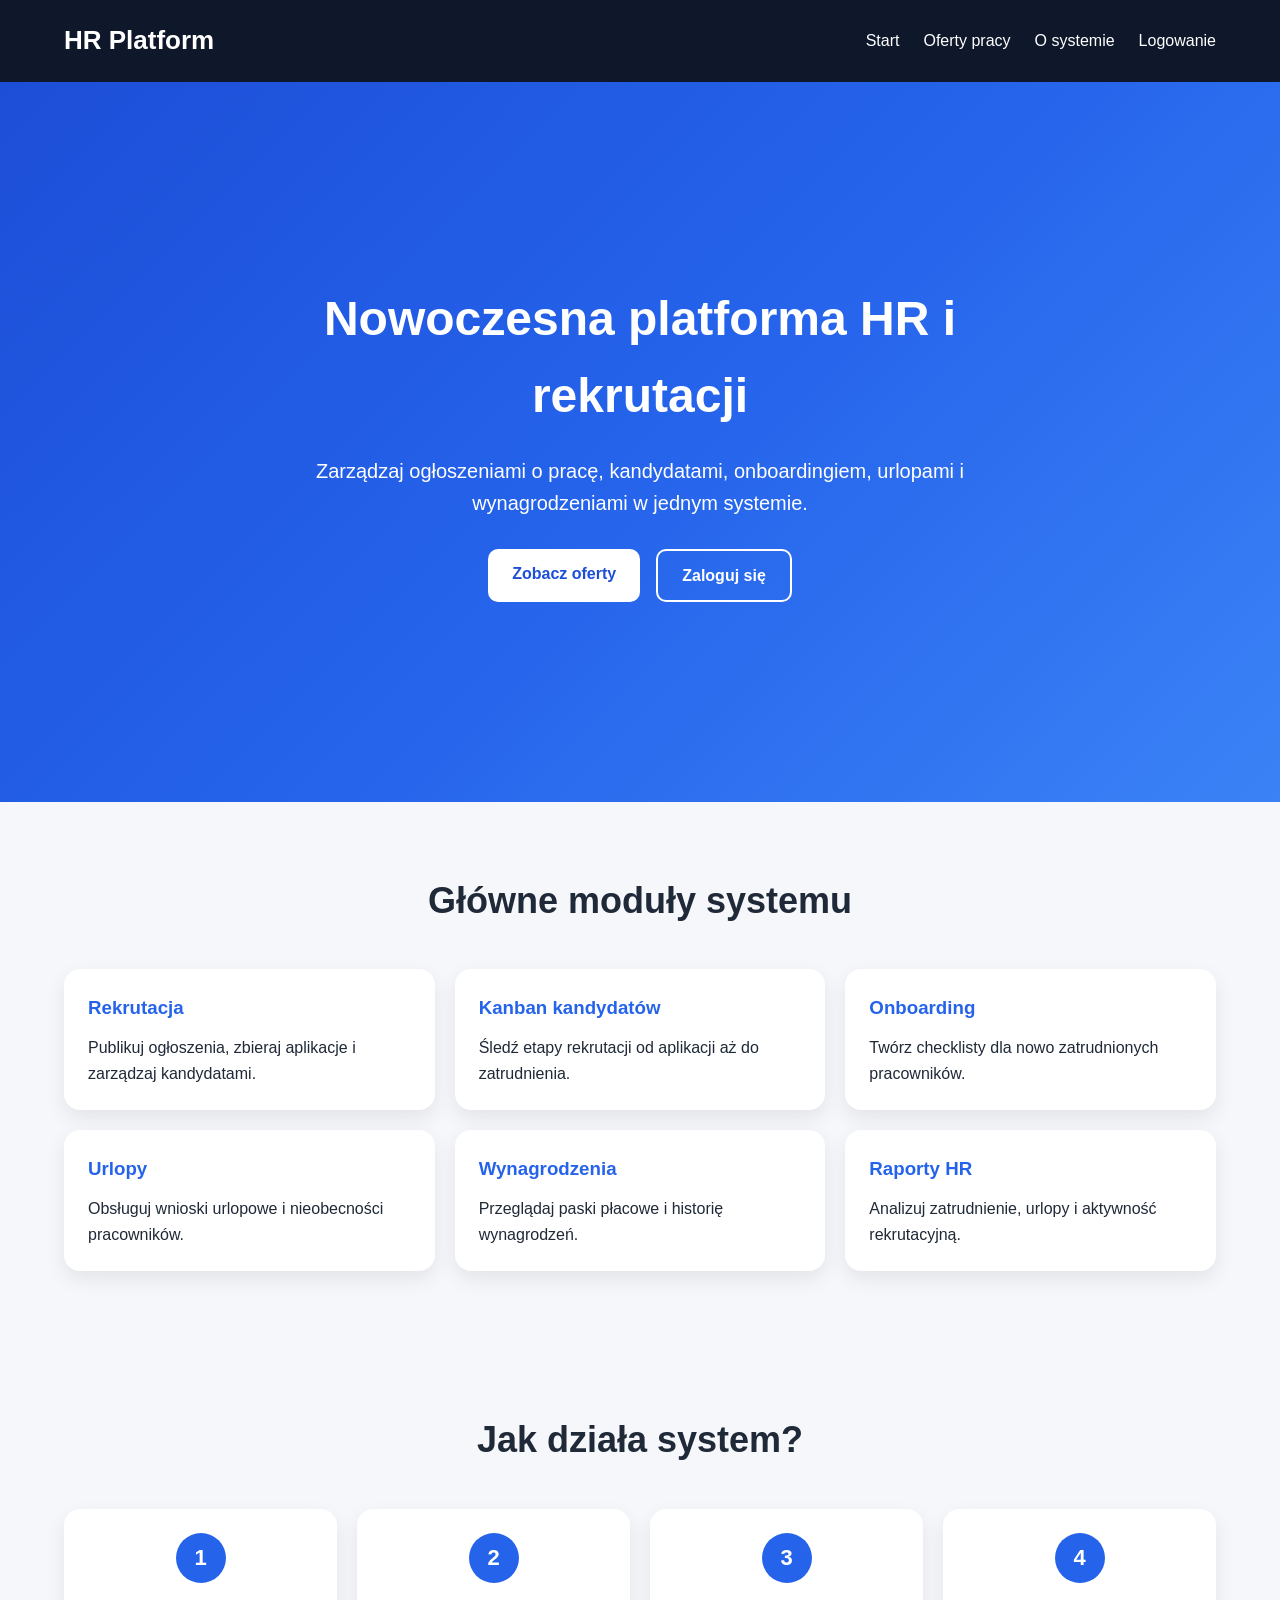
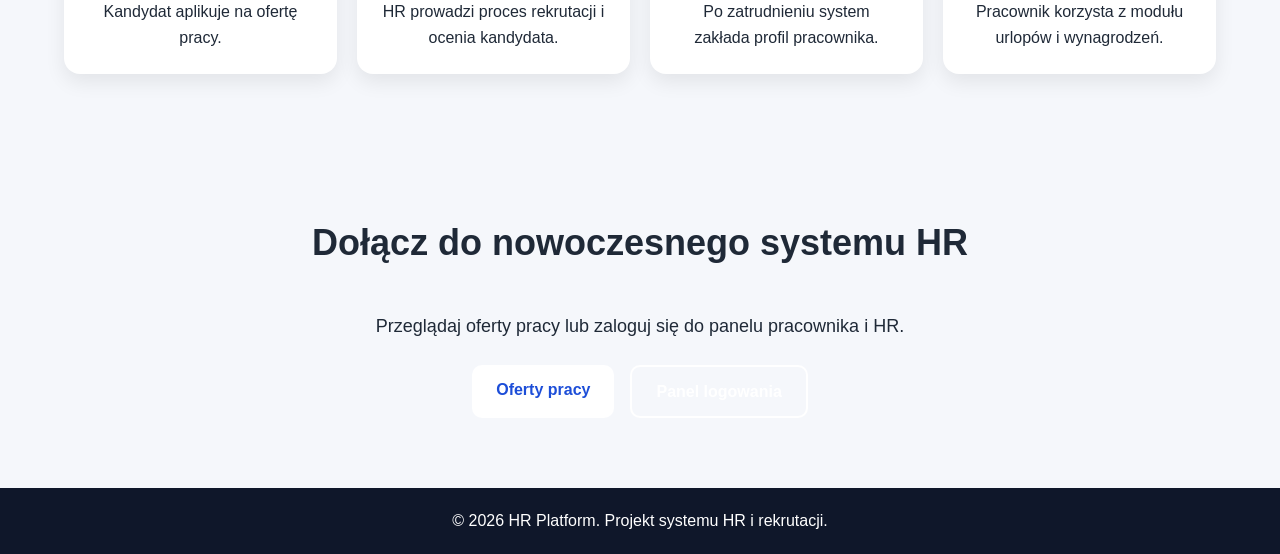
==== frontend/pages/index.html @ fb9b407a "Main page Frontend" ====
<!doctype html>
<html lang="pl">
  <head>
    <meta charset="UTF-8" />
    <meta name="viewport" content="width=device-width, initial-scale=1.0" />
    <title>HR Platform</title>
    <link rel="stylesheet" href="../styles/index.css" />
  </head>
  <body>
    <header class="header">
      <nav class="navbar">
        <div class="logo">HR Platform</div>
        <ul class="nav-links">
          <li><a href="index.html">Start</a></li>
          <li><a href="jobs.html">Oferty pracy</a></li>
          <li><a href="#about">O systemie</a></li>
          <li><a href="login.html">Logowanie</a></li>
        </ul>
      </nav>
    </header>

    <main>
      <section class="hero">
        <div class="hero-text">
          <h1>Nowoczesna platforma HR i rekrutacji</h1>
          <p>
            Zarządzaj ogłoszeniami o pracę, kandydatami, onboardingiem, urlopami
            i wynagrodzeniami w jednym systemie.
          </p>
          <div class="hero-buttons">
            <a href="jobs.html" class="btn btn-primary">Zobacz oferty</a>
            <a href="login.html" class="btn btn-secondary">Zaloguj się</a>
          </div>
        </div>
      </section>

      <section class="features" id="about">
        <h2>Główne moduły systemu</h2>
        <div class="cards">
          <div class="card">
            <h3>Rekrutacja</h3>
            <p>
              Publikuj ogłoszenia, zbieraj aplikacje i zarządzaj kandydatami.
            </p>
          </div>
          <div class="card">
            <h3>Kanban kandydatów</h3>
            <p>Śledź etapy rekrutacji od aplikacji aż do zatrudnienia.</p>
          </div>
          <div class="card">
            <h3>Onboarding</h3>
            <p>Twórz checklisty dla nowo zatrudnionych pracowników.</p>
          </div>
          <div class="card">
            <h3>Urlopy</h3>
            <p>Obsługuj wnioski urlopowe i nieobecności pracowników.</p>
          </div>
          <div class="card">
            <h3>Wynagrodzenia</h3>
            <p>Przeglądaj paski płacowe i historię wynagrodzeń.</p>
          </div>
          <div class="card">
            <h3>Raporty HR</h3>
            <p>Analizuj zatrudnienie, urlopy i aktywność rekrutacyjną.</p>
          </div>
        </div>
      </section>

      <section class="process">
        <h2>Jak działa system?</h2>
        <div class="steps">
          <div class="step">
            <span>1</span>
            <p>Kandydat aplikuje na ofertę pracy.</p>
          </div>
          <div class="step">
            <span>2</span>
            <p>HR prowadzi proces rekrutacji i ocenia kandydata.</p>
          </div>
          <div class="step">
            <span>3</span>
            <p>Po zatrudnieniu system zakłada profil pracownika.</p>
          </div>
          <div class="step">
            <span>4</span>
            <p>Pracownik korzysta z modułu urlopów i wynagrodzeń.</p>
          </div>
        </div>
      </section>

      <section class="cta">
        <h2>Dołącz do nowoczesnego systemu HR</h2>
        <p>
          Przeglądaj oferty pracy lub zaloguj się do panelu pracownika i HR.
        </p>
        <div class="hero-buttons">
          <a href="jobs.html" class="btn btn-primary">Oferty pracy</a>
          <a href="login.html" class="btn btn-secondary">Panel logowania</a>
        </div>
      </section>
    </main>

    <footer class="footer">
      <p>&copy; 2026 HR Platform. Projekt systemu HR i rekrutacji.</p>
    </footer>
  </body>
</html>
---- frontend/styles/index.css ----
* {
  margin: 0;
  padding: 0;
  box-sizing: border-box;
}

body {
  font-family: Arial, sans-serif;
  background-color: #f5f7fb;
  color: #1f2937;
  line-height: 1.6;
}

.header {
  background: #0f172a;
  color: white;
  padding: 20px 0;
}

.navbar {
  width: 90%;
  max-width: 1200px;
  margin: 0 auto;
  display: flex;
  justify-content: space-between;
  align-items: center;
}

.logo {
  font-size: 26px;
  font-weight: bold;
}

.nav-links {
  display: flex;
  list-style: none;
  gap: 24px;
}

.nav-links a {
  text-decoration: none;
  color: white;
  font-weight: 500;
}

.hero {
  min-height: 80vh;
  display: flex;
  align-items: center;
  justify-content: center;
  text-align: center;
  padding: 60px 20px;
  background: linear-gradient(135deg, #1d4ed8, #2563eb, #3b82f6);
  color: white;
}

.hero-text {
  max-width: 800px;
}

.hero h1 {
  font-size: 48px;
  margin-bottom: 20px;
}

.hero p {
  font-size: 20px;
  margin-bottom: 30px;
}

.hero-buttons {
  display: flex;
  justify-content: center;
  gap: 16px;
  flex-wrap: wrap;
}

.btn {
  display: inline-block;
  padding: 12px 24px;
  border-radius: 10px;
  text-decoration: none;
  font-weight: bold;
  transition: 0.3s ease;
}

.btn-primary {
  background: white;
  color: #1d4ed8;
}

.btn-primary:hover {
  background: #e5e7eb;
}

.btn-secondary {
  border: 2px solid white;
  color: white;
}

.btn-secondary:hover {
  background: rgba(255, 255, 255, 0.15);
}

.features,
.process,
.cta {
  width: 90%;
  max-width: 1200px;
  margin: 0 auto;
  padding: 70px 0;
}

.features h2,
.process h2,
.cta h2 {
  text-align: center;
  margin-bottom: 40px;
  font-size: 36px;
}

.cards {
  display: grid;
  grid-template-columns: repeat(auto-fit, minmax(280px, 1fr));
  gap: 20px;
}

.card {
  background: white;
  border-radius: 16px;
  padding: 24px;
  box-shadow: 0 8px 20px rgba(0, 0, 0, 0.08);
}

.card h3 {
  color: #2563eb;
  margin-bottom: 12px;
}

.steps {
  display: grid;
  grid-template-columns: repeat(auto-fit, minmax(220px, 1fr));
  gap: 20px;
}

.step {
  background: white;
  padding: 24px;
  border-radius: 16px;
  text-align: center;
  box-shadow: 0 8px 20px rgba(0, 0, 0, 0.08);
}

.step span {
  display: inline-flex;
  width: 50px;
  height: 50px;
  border-radius: 50%;
  background: #2563eb;
  color: white;
  align-items: center;
  justify-content: center;
  font-size: 22px;
  font-weight: bold;
  margin-bottom: 16px;
}

.cta {
  text-align: center;
}

.cta p {
  margin-bottom: 24px;
  font-size: 18px;
}

.footer {
  background: #0f172a;
  color: white;
  text-align: center;
  padding: 20px;
}
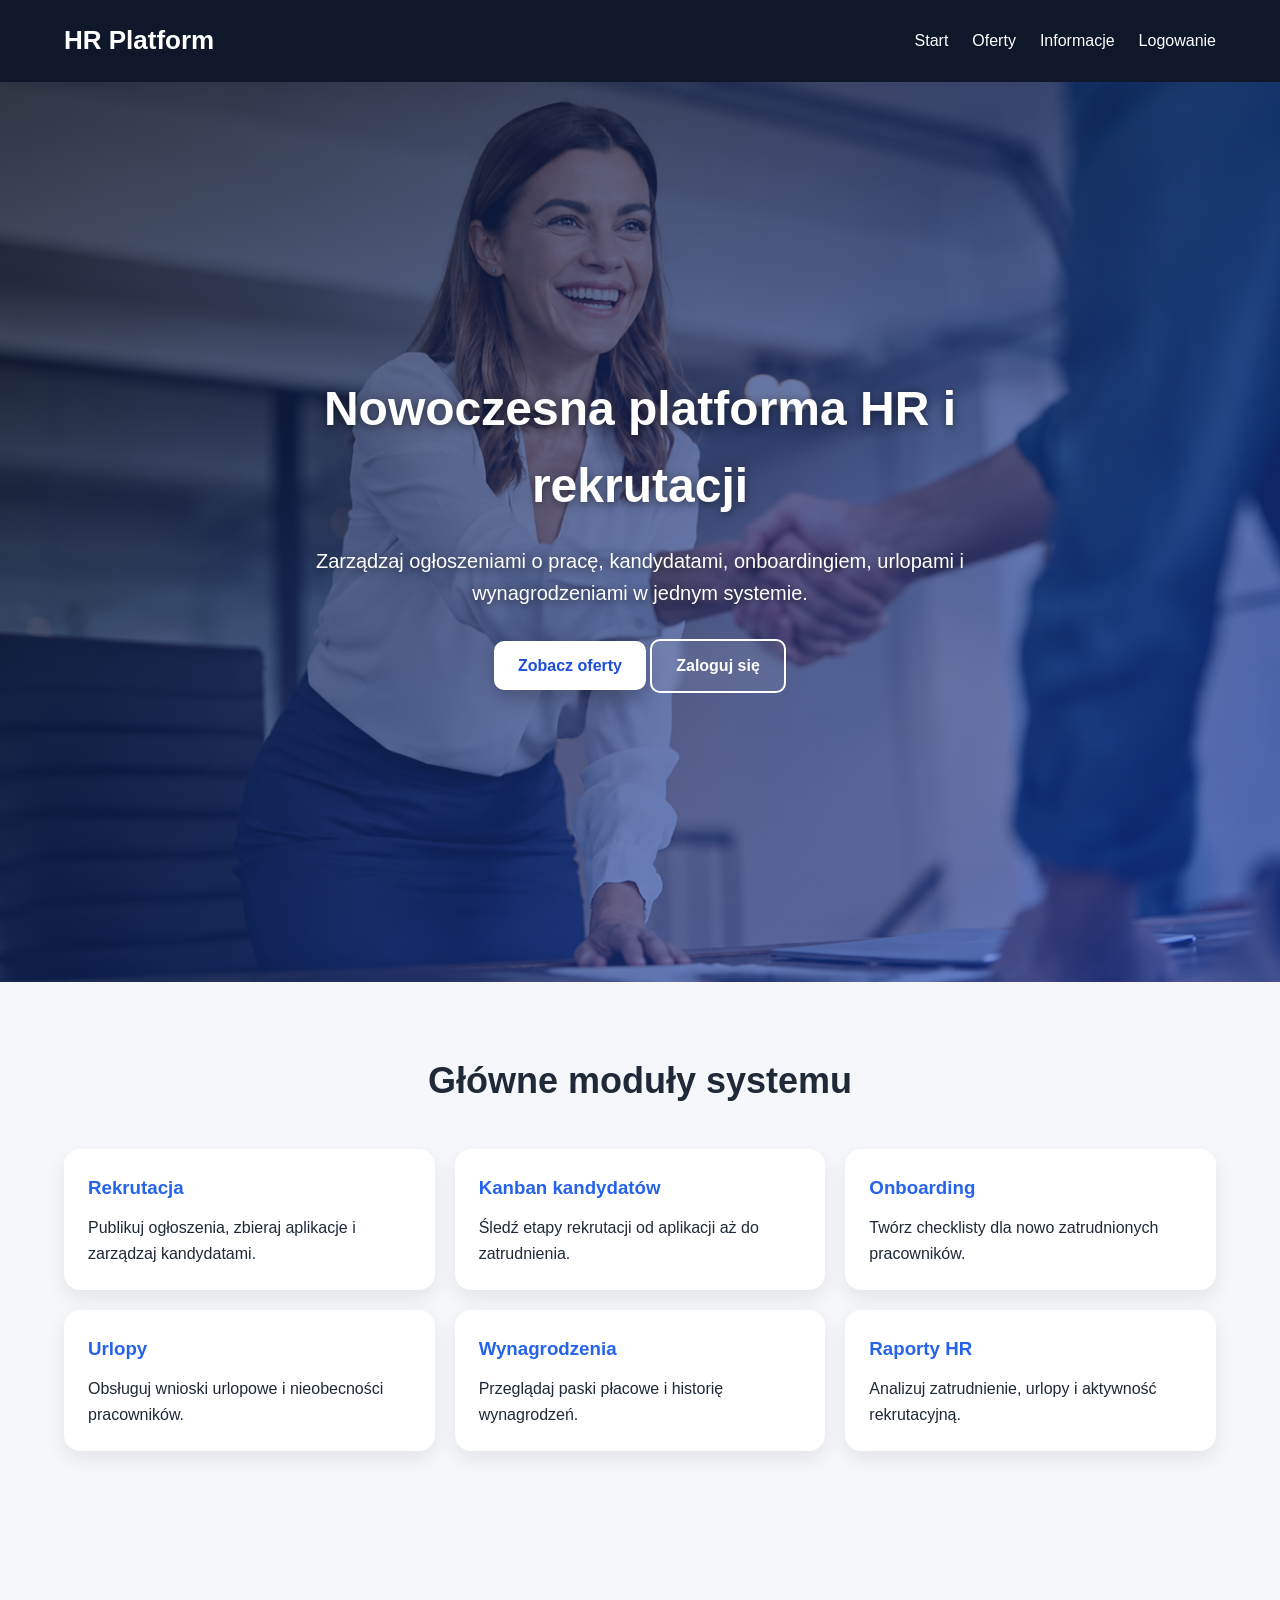
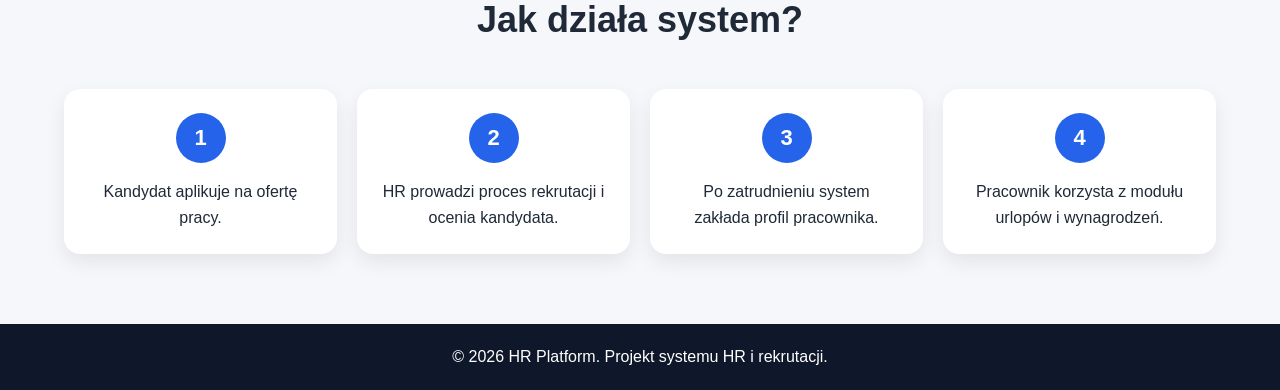
==== commit 754dc009: "User Page" ====
--- a/frontend/pages/index.html
+++ b/frontend/pages/index.html
@@ -12,8 +12,8 @@
         <div class="logo">HR Platform</div>
         <ul class="nav-links">
           <li><a href="index.html">Start</a></li>
-          <li><a href="jobs.html">Oferty pracy</a></li>
-          <li><a href="#about">O systemie</a></li>
+          <li><a href="jobs.html">Oferty</a></li>
+          <li><a href="#about">Informacje</a></li>
           <li><a href="login.html">Logowanie</a></li>
         </ul>
       </nav>
@@ -87,17 +87,6 @@
           </div>
         </div>
       </section>
-
-      <section class="cta">
-        <h2>Dołącz do nowoczesnego systemu HR</h2>
-        <p>
-          Przeglądaj oferty pracy lub zaloguj się do panelu pracownika i HR.
-        </p>
-        <div class="hero-buttons">
-          <a href="jobs.html" class="btn btn-primary">Oferty pracy</a>
-          <a href="login.html" class="btn btn-secondary">Panel logowania</a>
-        </div>
-      </section>
     </main>
 
     <footer class="footer">
--- a/frontend/styles/index.css
+++ b/frontend/styles/index.css
@@ -44,35 +44,57 @@
 }
 
 .hero {
-  min-height: 80vh;
+  position: relative;
+  min-height: 100vh;
   display: flex;
   align-items: center;
   justify-content: center;
   text-align: center;
   padding: 60px 20px;
-  background: linear-gradient(135deg, #1d4ed8, #2563eb, #3b82f6);
-  color: white;
-}
-
+  color: white;
+  overflow: hidden;
+
+  background-image: url("../images/hr.png");
+  background-size: cover;
+  background-position: center 10%;
+  background-repeat: no-repeat;
+}
+
+/* półprzezroczysta warstwa */
+.hero::before {
+  content: "";
+  position: absolute;
+  inset: 0;
+
+  background: rgba(15, 23, 42, 0.65);
+
+  /* opcjonalnie dodatkowy gradient */
+  background: linear-gradient(
+    135deg,
+    rgba(15, 23, 42, 0.75),
+    rgba(29, 78, 216, 0.55)
+  );
+
+  z-index: 1;
+}
+
+/* tekst nad warstwą */
 .hero-text {
+  position: relative;
+  z-index: 2;
   max-width: 800px;
 }
 
 .hero h1 {
   font-size: 48px;
   margin-bottom: 20px;
+  text-shadow: 0 2px 10px rgba(0, 0, 0, 0.5);
 }
 
 .hero p {
   font-size: 20px;
   margin-bottom: 30px;
-}
-
-.hero-buttons {
-  display: flex;
-  justify-content: center;
-  gap: 16px;
-  flex-wrap: wrap;
+  text-shadow: 0 2px 8px rgba(0, 0, 0, 0.5);
 }
 
 .btn {
@@ -87,6 +109,7 @@
 .btn-primary {
   background: white;
   color: #1d4ed8;
+  box-shadow: 0 8px 20px rgba(0, 0, 0, 0.25);
 }
 
 .btn-primary:hover {
@@ -96,6 +119,8 @@
 .btn-secondary {
   border: 2px solid white;
   color: white;
+  background: rgba(255, 255, 255, 0.08);
+  backdrop-filter: blur(4px);
 }
 
 .btn-secondary:hover {
@@ -180,3 +205,102 @@
   text-align: center;
   padding: 20px;
 }
+
+.auth-page {
+  min-height: calc(100vh - 160px);
+  display: flex;
+  align-items: center;
+  justify-content: center;
+  padding: 60px 20px;
+  background: linear-gradient(135deg, #dbeafe, #eff6ff);
+}
+
+.auth-container {
+  width: 100%;
+  max-width: 500px;
+}
+
+.auth-card {
+  background: white;
+  border-radius: 20px;
+  padding: 40px 32px;
+  box-shadow: 0 12px 30px rgba(0, 0, 0, 0.12);
+}
+
+.auth-card h1 {
+  text-align: center;
+  font-size: 36px;
+  margin-bottom: 10px;
+  color: #0f172a;
+}
+
+.auth-subtitle {
+  text-align: center;
+  color: #6b7280;
+  margin-bottom: 30px;
+  font-size: 16px;
+}
+
+.auth-form {
+  display: flex;
+  flex-direction: column;
+  gap: 20px;
+}
+
+.form-group {
+  display: flex;
+  flex-direction: column;
+}
+
+.form-group label {
+  margin-bottom: 8px;
+  font-weight: 600;
+  color: #1f2937;
+}
+
+.form-group input {
+  padding: 14px 16px;
+  border: 1px solid #cbd5e1;
+  border-radius: 10px;
+  font-size: 16px;
+  outline: none;
+  transition: 0.3s ease;
+}
+
+.form-group input:focus {
+  border-color: #2563eb;
+  box-shadow: 0 0 0 3px rgba(37, 99, 235, 0.15);
+}
+
+.btn-submit {
+  margin-top: 10px;
+  padding: 14px;
+  background: #2563eb;
+  color: white;
+  border: none;
+  border-radius: 10px;
+  font-size: 16px;
+  font-weight: bold;
+  cursor: pointer;
+  transition: 0.3s ease;
+}
+
+.btn-submit:hover {
+  background: #1d4ed8;
+}
+
+.auth-footer {
+  text-align: center;
+  margin-top: 24px;
+  color: #4b5563;
+}
+
+.auth-footer a {
+  color: #2563eb;
+  text-decoration: none;
+  font-weight: 600;
+}
+
+.auth-footer a:hover {
+  text-decoration: underline;
+}
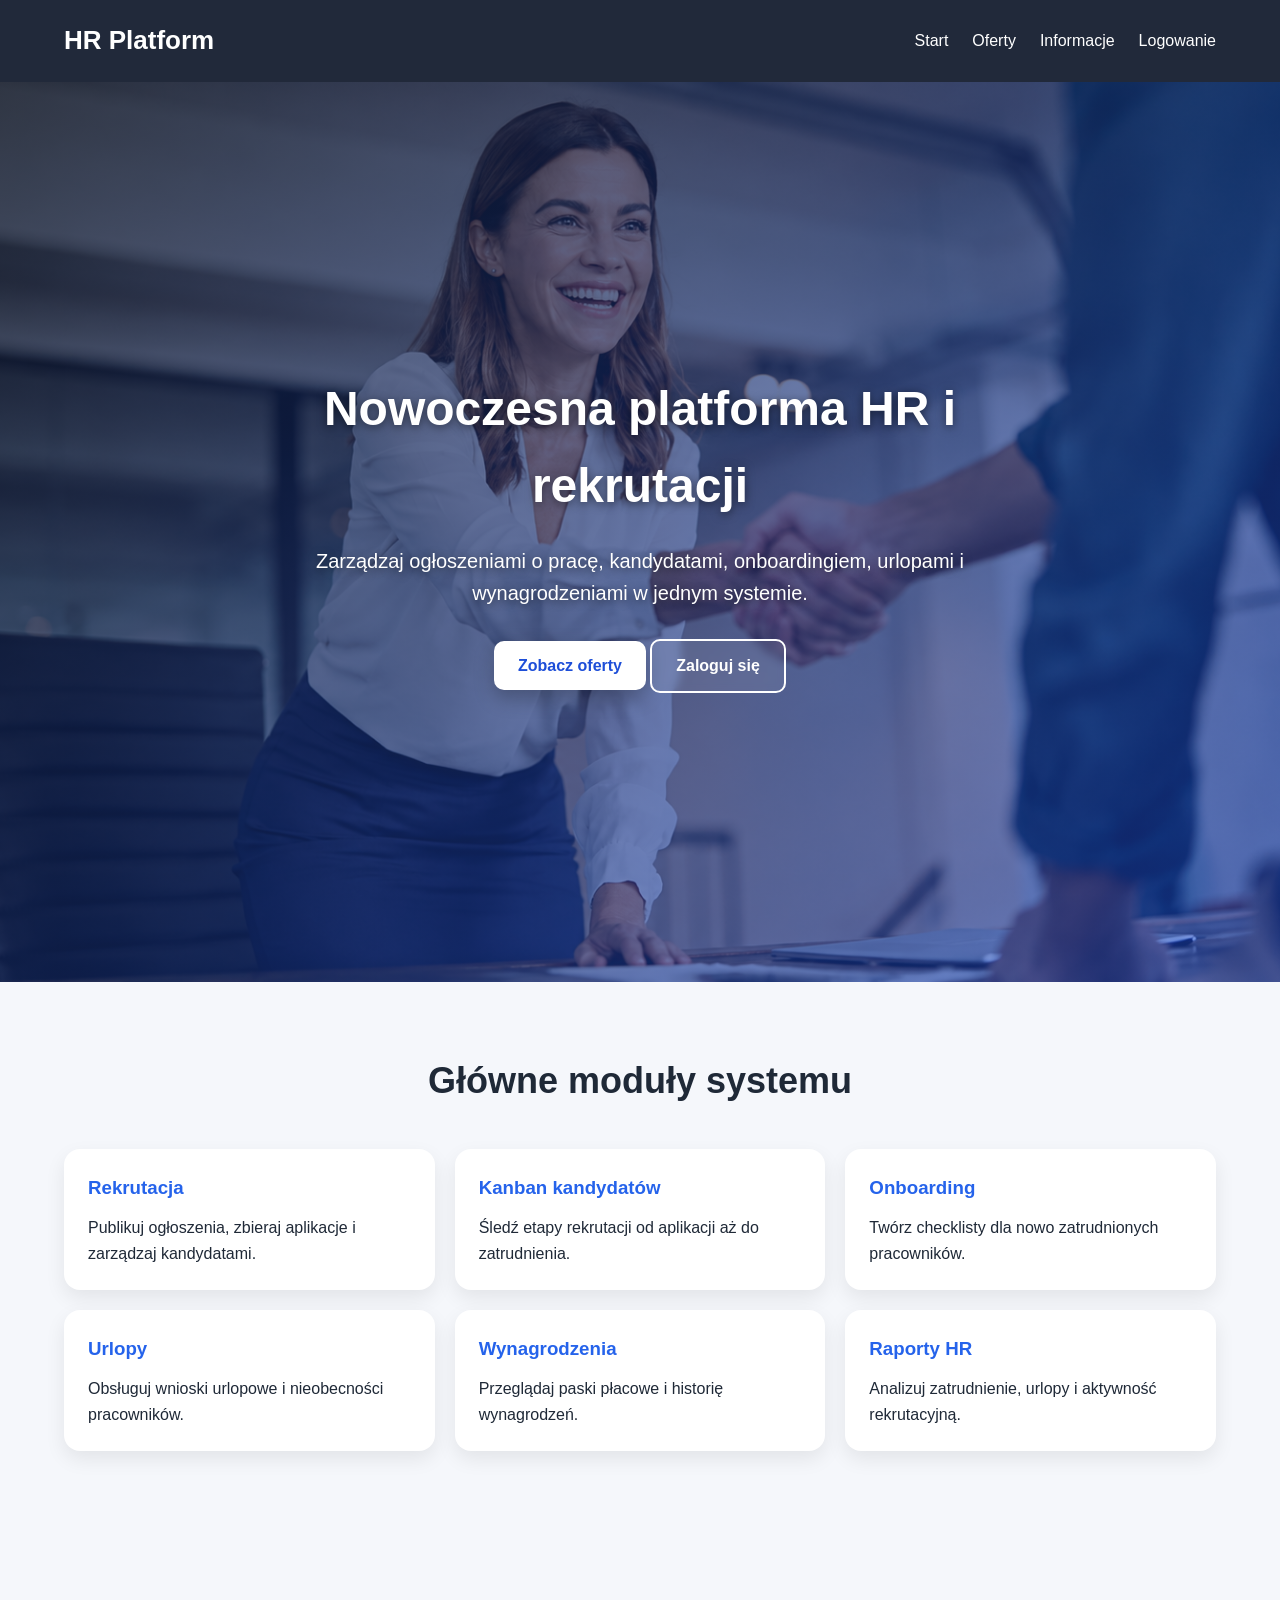
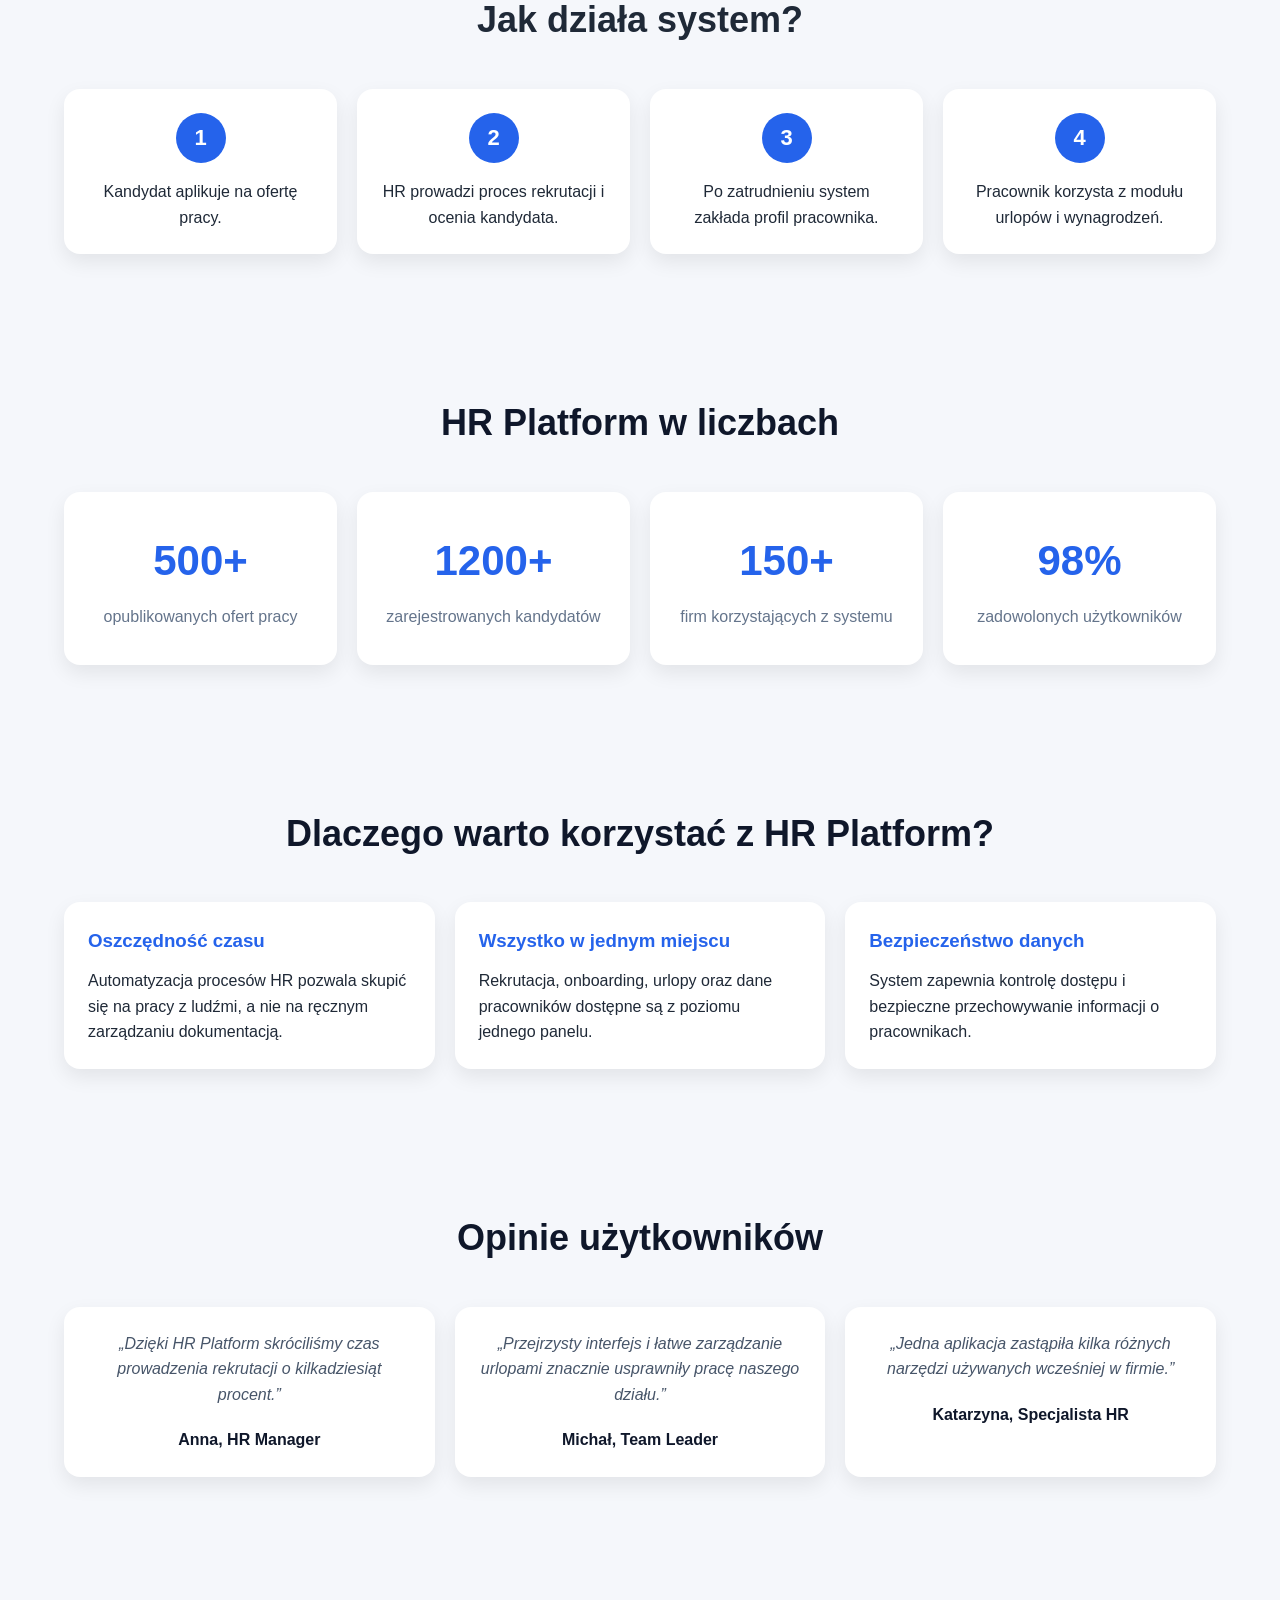
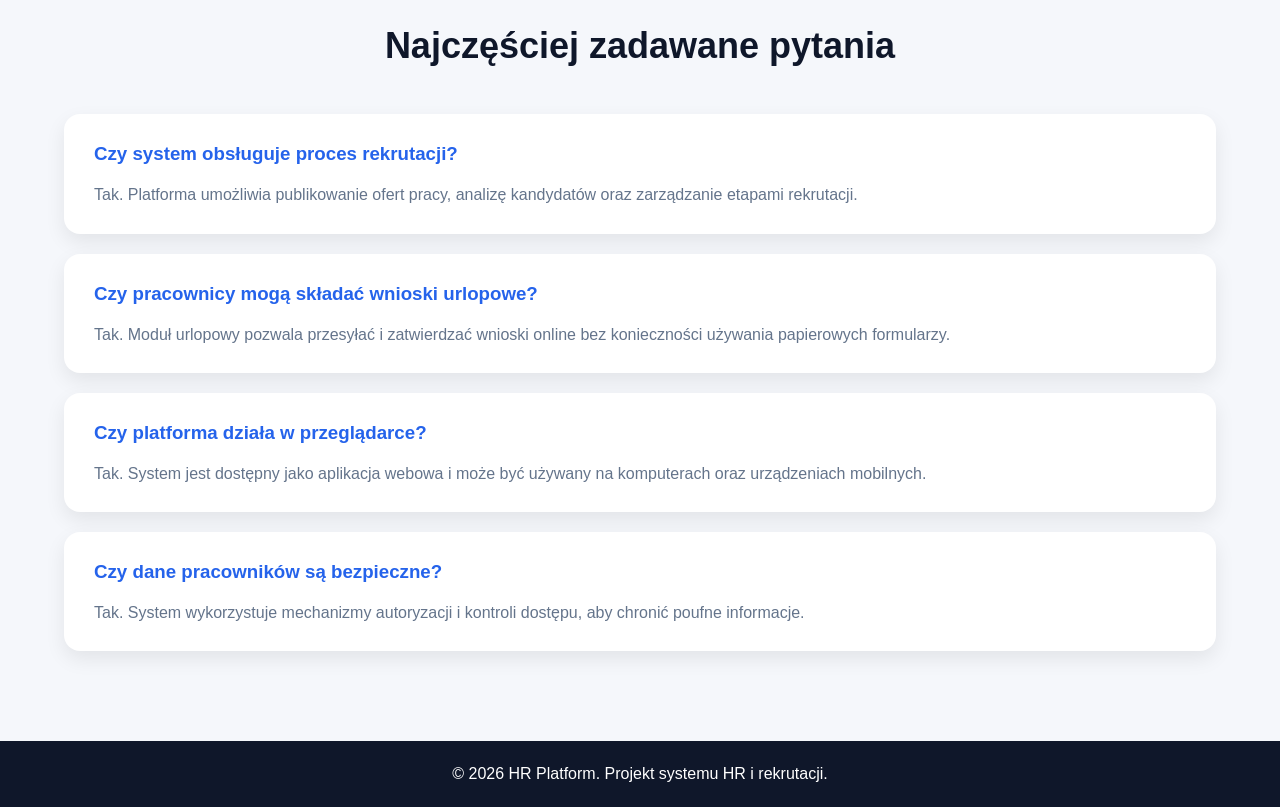
==== commit 79806000: "Etap 2" ====
--- a/frontend/pages/index.html
+++ b/frontend/pages/index.html
@@ -6,14 +6,18 @@
     <title>HR Platform</title>
     <link rel="stylesheet" href="../styles/index.css" />
   </head>
+
   <body>
     <header class="header">
       <nav class="navbar">
         <div class="logo">HR Platform</div>
-        <ul class="nav-links">
-          <li><a href="index.html">Start</a></li>
+
+        <button class="menu-toggle" id="menu-toggle">☰</button>
+
+        <ul class="nav-links" id="nav-links">
+          <li><a href="#">Start</a></li>
           <li><a href="jobs.html">Oferty</a></li>
-          <li><a href="#about">Informacje</a></li>
+          <li><a href="about.html">Informacje</a></li>
           <li><a href="login.html">Logowanie</a></li>
         </ul>
       </nav>
@@ -23,44 +27,59 @@
       <section class="hero">
         <div class="hero-text">
           <h1>Nowoczesna platforma HR i rekrutacji</h1>
+
           <p>
             Zarządzaj ogłoszeniami o pracę, kandydatami, onboardingiem, urlopami
             i wynagrodzeniami w jednym systemie.
           </p>
+
           <div class="hero-buttons">
-            <a href="jobs.html" class="btn btn-primary">Zobacz oferty</a>
-            <a href="login.html" class="btn btn-secondary">Zaloguj się</a>
+            <a href="jobs.html" class="btn btn-primary"> Zobacz oferty </a>
+
+            <a href="login.html" class="btn btn-secondary"> Zaloguj się </a>
           </div>
         </div>
       </section>
 
       <section class="features" id="about">
         <h2>Główne moduły systemu</h2>
+
         <div class="cards">
           <div class="card">
             <h3>Rekrutacja</h3>
+
             <p>
               Publikuj ogłoszenia, zbieraj aplikacje i zarządzaj kandydatami.
             </p>
           </div>
+
           <div class="card">
             <h3>Kanban kandydatów</h3>
+
             <p>Śledź etapy rekrutacji od aplikacji aż do zatrudnienia.</p>
           </div>
+
           <div class="card">
             <h3>Onboarding</h3>
+
             <p>Twórz checklisty dla nowo zatrudnionych pracowników.</p>
           </div>
+
           <div class="card">
             <h3>Urlopy</h3>
+
             <p>Obsługuj wnioski urlopowe i nieobecności pracowników.</p>
           </div>
+
           <div class="card">
             <h3>Wynagrodzenia</h3>
+
             <p>Przeglądaj paski płacowe i historię wynagrodzeń.</p>
           </div>
+
           <div class="card">
             <h3>Raporty HR</h3>
+
             <p>Analizuj zatrudnienie, urlopy i aktywność rekrutacyjną.</p>
           </div>
         </div>
@@ -68,23 +87,159 @@
 
       <section class="process">
         <h2>Jak działa system?</h2>
+
         <div class="steps">
           <div class="step">
             <span>1</span>
             <p>Kandydat aplikuje na ofertę pracy.</p>
           </div>
+
           <div class="step">
             <span>2</span>
             <p>HR prowadzi proces rekrutacji i ocenia kandydata.</p>
           </div>
+
           <div class="step">
             <span>3</span>
             <p>Po zatrudnieniu system zakłada profil pracownika.</p>
           </div>
+
           <div class="step">
             <span>4</span>
             <p>Pracownik korzysta z modułu urlopów i wynagrodzeń.</p>
           </div>
+        </div>
+      </section>
+
+      <section class="stats">
+        <h2>HR Platform w liczbach</h2>
+
+        <div class="stats-grid">
+          <div class="stat">
+            <h3>500+</h3>
+            <p>opublikowanych ofert pracy</p>
+          </div>
+
+          <div class="stat">
+            <h3>1200+</h3>
+            <p>zarejestrowanych kandydatów</p>
+          </div>
+
+          <div class="stat">
+            <h3>150+</h3>
+            <p>firm korzystających z systemu</p>
+          </div>
+
+          <div class="stat">
+            <h3>98%</h3>
+            <p>zadowolonych użytkowników</p>
+          </div>
+        </div>
+      </section>
+
+      <section class="benefits">
+        <h2>Dlaczego warto korzystać z HR Platform?</h2>
+
+        <div class="cards">
+          <div class="card">
+            <h3>Oszczędność czasu</h3>
+
+            <p>
+              Automatyzacja procesów HR pozwala skupić się na pracy z ludźmi, a
+              nie na ręcznym zarządzaniu dokumentacją.
+            </p>
+          </div>
+
+          <div class="card">
+            <h3>Wszystko w jednym miejscu</h3>
+
+            <p>
+              Rekrutacja, onboarding, urlopy oraz dane pracowników dostępne są z
+              poziomu jednego panelu.
+            </p>
+          </div>
+
+          <div class="card">
+            <h3>Bezpieczeństwo danych</h3>
+
+            <p>
+              System zapewnia kontrolę dostępu i bezpieczne przechowywanie
+              informacji o pracownikach.
+            </p>
+          </div>
+        </div>
+      </section>
+
+      <section class="testimonials">
+        <h2>Opinie użytkowników</h2>
+
+        <div class="cards">
+          <div class="card">
+            <p>
+              „Dzięki HR Platform skróciliśmy czas prowadzenia rekrutacji o
+              kilkadziesiąt procent.”
+            </p>
+
+            <strong>Anna, HR Manager</strong>
+          </div>
+
+          <div class="card">
+            <p>
+              „Przejrzysty interfejs i łatwe zarządzanie urlopami znacznie
+              usprawniły pracę naszego działu.”
+            </p>
+
+            <strong>Michał, Team Leader</strong>
+          </div>
+
+          <div class="card">
+            <p>
+              „Jedna aplikacja zastąpiła kilka różnych narzędzi używanych
+              wcześniej w firmie.”
+            </p>
+
+            <strong>Katarzyna, Specjalista HR</strong>
+          </div>
+        </div>
+      </section>
+
+      <section class="faq">
+        <h2>Najczęściej zadawane pytania</h2>
+
+        <div class="faq-item">
+          <h3>Czy system obsługuje proces rekrutacji?</h3>
+
+          <p>
+            Tak. Platforma umożliwia publikowanie ofert pracy, analizę
+            kandydatów oraz zarządzanie etapami rekrutacji.
+          </p>
+        </div>
+
+        <div class="faq-item">
+          <h3>Czy pracownicy mogą składać wnioski urlopowe?</h3>
+
+          <p>
+            Tak. Moduł urlopowy pozwala przesyłać i zatwierdzać wnioski online
+            bez konieczności używania papierowych formularzy.
+          </p>
+        </div>
+
+        <div class="faq-item">
+          <h3>Czy platforma działa w przeglądarce?</h3>
+
+          <p>
+            Tak. System jest dostępny jako aplikacja webowa i może być używany
+            na komputerach oraz urządzeniach mobilnych.
+          </p>
+        </div>
+
+        <div class="faq-item">
+          <h3>Czy dane pracowników są bezpieczne?</h3>
+
+          <p>
+            Tak. System wykorzystuje mechanizmy autoryzacji i kontroli dostępu,
+            aby chronić poufne informacje.
+          </p>
         </div>
       </section>
     </main>
@@ -92,5 +247,7 @@
     <footer class="footer">
       <p>&copy; 2026 HR Platform. Projekt systemu HR i rekrutacji.</p>
     </footer>
+    <script src="../scripts/navbar-anim.js"></script>
+    <script src="../scripts/mobile-menu.js"></script>
   </body>
 </html>
--- a/frontend/styles/index.css
+++ b/frontend/styles/index.css
@@ -12,9 +12,23 @@
 }
 
 .header {
-  background: #0f172a;
+  position: sticky;
+  top: 0;
+  z-index: 1000;
+
+  background: rgba(15, 23, 42, 0.92);
+  backdrop-filter: blur(12px);
+
   color: white;
   padding: 20px 0;
+
+  transition: all 0.35s ease;
+}
+
+.header.scrolled {
+  padding: 12px 0;
+  background: rgba(15, 23, 42, 0.97);
+  box-shadow: 0 8px 24px rgba(0, 0, 0, 0.18);
 }
 
 .navbar {
@@ -24,6 +38,7 @@
   display: flex;
   justify-content: space-between;
   align-items: center;
+  position: relative;
 }
 
 .logo {
@@ -38,9 +53,46 @@
 }
 
 .nav-links a {
+  position: relative;
   text-decoration: none;
   color: white;
   font-weight: 500;
+  transition: color 0.3s ease;
+}
+
+.nav-links a::after {
+  content: "";
+  position: absolute;
+  left: 0;
+  bottom: -6px;
+
+  width: 0;
+  height: 2px;
+
+  background: white;
+  transition: width 0.3s ease;
+}
+
+.nav-links a:hover::after {
+  width: 100%;
+}
+
+.nav-links a:hover {
+  color: #dbeafe;
+}
+
+.menu-toggle {
+  display: none;
+  background: none;
+  border: none;
+  color: white;
+  font-size: 32px;
+  cursor: pointer;
+  transition: transform 0.3s ease;
+}
+
+.menu-toggle:hover {
+  transform: scale(1.1);
 }
 
 .hero {
@@ -56,7 +108,7 @@
 
   background-image: url("../images/hr.png");
   background-size: cover;
-  background-position: center 10%;
+  background-position: center 2%;
   background-repeat: no-repeat;
 }
 
@@ -304,3 +356,366 @@
 .auth-footer a:hover {
   text-decoration: underline;
 }
+
+.dashboard-wrapper {
+  width: 90%;
+  max-width: 1200px;
+  margin: 40px auto;
+}
+
+.welcome-section {
+  display: grid;
+  grid-template-columns: 2fr 1fr;
+  gap: 24px;
+  margin-bottom: 30px;
+}
+
+.welcome-card,
+.profile-mini-card,
+.dashboard-card,
+.offers-section {
+  background: white;
+  border-radius: 20px;
+  box-shadow: 0 10px 30px rgba(15, 23, 42, 0.08);
+}
+
+.welcome-card {
+  padding: 40px;
+}
+
+.welcome-card h1 {
+  font-size: 2.6rem;
+  margin-bottom: 12px;
+  color: #0f172a;
+}
+
+.welcome-card p {
+  font-size: 1.1rem;
+  color: #64748b;
+  margin: 0;
+  line-height: 1.6;
+}
+
+.profile-mini-card {
+  padding: 30px;
+  display: flex;
+  flex-direction: column;
+  justify-content: center;
+  align-items: center;
+}
+
+.avatar,
+.profile-image {
+  width: 100px;
+  height: 100px;
+  border-radius: 50%;
+  object-fit: cover;
+  background: linear-gradient(135deg, #2563eb, #1d4ed8);
+  color: white;
+  display: flex;
+  align-items: center;
+  justify-content: center;
+  font-size: 2rem;
+  font-weight: bold;
+  margin-bottom: 15px;
+}
+
+.profile-mini-card h3 {
+  margin: 0;
+  color: #0f172a;
+}
+
+.profile-mini-card p {
+  margin-top: 8px;
+  color: #64748b;
+}
+
+.dashboard-grid {
+  display: grid;
+  grid-template-columns: repeat(2, 1fr);
+  gap: 24px;
+  margin-bottom: 30px;
+}
+
+.dashboard-card {
+  padding: 30px;
+}
+
+.dashboard-card h2 {
+  margin-top: 0;
+  margin-bottom: 20px;
+  color: #0f172a;
+  font-size: 1.5rem;
+}
+
+.info-list p {
+  margin: 12px 0;
+  font-size: 1.05rem;
+}
+
+.muted-text {
+  color: #64748b;
+  line-height: 1.7;
+}
+
+.dashboard-btn {
+  display: inline-block;
+  margin-top: 18px;
+  padding: 12px 20px;
+  background: #2563eb;
+  color: white;
+  text-decoration: none;
+  border: none;
+  border-radius: 10px;
+  font-weight: 600;
+  cursor: pointer;
+  transition: background 0.2s ease;
+}
+
+.dashboard-btn:hover {
+  background: #1d4ed8;
+}
+
+.secondary-btn {
+  background: #e2e8f0;
+  color: #0f172a;
+}
+
+.secondary-btn:hover {
+  background: #cbd5e1;
+}
+
+.danger-btn {
+  background: #dc2626;
+}
+
+.danger-btn:hover {
+  background: #b91c1c;
+}
+
+.file-input,
+.profile-input {
+  margin-top: 10px;
+  display: block;
+  width: 100%;
+  padding: 12px;
+  border: 1px solid #cbd5e1;
+  border-radius: 10px;
+  background: #f8fafc;
+  font-size: 1rem;
+  box-sizing: border-box;
+}
+
+.profile-form {
+  display: flex;
+  flex-direction: column;
+  gap: 14px;
+}
+
+.profile-form label {
+  font-weight: 600;
+  color: #0f172a;
+}
+
+.cv-actions,
+.photo-actions {
+  display: flex;
+  flex-wrap: wrap;
+  gap: 12px;
+  margin-top: 12px;
+}
+
+.offers-section {
+  padding: 30px;
+}
+
+.offers-section h2 {
+  margin-top: 0;
+  margin-bottom: 20px;
+  color: #0f172a;
+}
+
+.offers-grid {
+  display: grid;
+  grid-template-columns: repeat(3, 1fr);
+  gap: 20px;
+}
+
+.offer-card {
+  background: #f8fafc;
+  border: 1px solid #e2e8f0;
+  border-radius: 16px;
+  padding: 20px;
+}
+
+.offer-card h3 {
+  margin-top: 0;
+  margin-bottom: 10px;
+  color: #0f172a;
+}
+
+.offer-card p {
+  margin: 6px 0;
+  color: #64748b;
+}
+
+/* ===== Dodatkowe sekcje strony głównej ===== */
+
+.stats,
+.benefits,
+.testimonials,
+.faq {
+  width: 90%;
+  max-width: 1200px;
+  margin: 0 auto;
+  padding: 70px 0;
+}
+
+.stats h2,
+.benefits h2,
+.testimonials h2,
+.faq h2 {
+  text-align: center;
+  font-size: 36px;
+  margin-bottom: 40px;
+  color: #0f172a;
+}
+
+.stats-grid {
+  display: grid;
+  grid-template-columns: repeat(auto-fit, minmax(220px, 1fr));
+  gap: 20px;
+}
+
+.stat {
+  background: white;
+  border-radius: 16px;
+  padding: 35px 20px;
+  text-align: center;
+  box-shadow: 0 8px 20px rgba(0, 0, 0, 0.08);
+}
+
+.stat h3 {
+  font-size: 42px;
+  color: #2563eb;
+  margin-bottom: 10px;
+}
+
+.stat p {
+  color: #64748b;
+}
+
+.testimonials .card {
+  text-align: center;
+}
+
+.testimonials .card p {
+  font-style: italic;
+  margin-bottom: 20px;
+  color: #475569;
+}
+
+.testimonials strong {
+  color: #0f172a;
+}
+
+.faq-item {
+  background: white;
+  border-radius: 16px;
+  padding: 25px 30px;
+  margin-bottom: 20px;
+  box-shadow: 0 8px 20px rgba(0, 0, 0, 0.08);
+}
+
+.faq-item h3 {
+  color: #2563eb;
+  margin-bottom: 12px;
+}
+
+.faq-item p {
+  color: #64748b;
+  line-height: 1.7;
+}
+
+/* Admin Dashboard Styles */
+.offer-card .profile-image {
+  display: inline-flex;
+  width: 120px;
+  height: 120px;
+  border-radius: 50%;
+  object-fit: cover;
+  background: linear-gradient(135deg, #2563eb, #1d4ed8);
+  color: white;
+  align-items: center;
+  justify-content: center;
+  font-size: 2.5rem;
+  font-weight: bold;
+  border: 3px solid #e2e8f0;
+}
+
+.offer-card p {
+  overflow-x: auto;
+  white-space: nowrap;
+  max-width: 100%;
+}
+
+@media (max-width: 992px) {
+  .welcome-section,
+  .dashboard-grid,
+  .offers-grid {
+    grid-template-columns: 1fr;
+  }
+}
+
+@media (max-width: 768px) {
+  .welcome-card h1 {
+    font-size: 2rem;
+  }
+}
+
+@media (max-width: 768px) {
+  .menu-toggle {
+    display: block;
+    z-index: 1001;
+  }
+
+  .nav-links {
+    position: absolute;
+    top: 100%;
+    left: 0;
+
+    width: 100%;
+
+    background: rgba(15, 23, 42, 0.98);
+    backdrop-filter: blur(12px);
+
+    flex-direction: column;
+    align-items: center;
+    gap: 30px;
+
+    padding: 30px 0;
+
+    transform: translateY(-20px);
+    opacity: 0;
+    visibility: hidden;
+
+    transition: all 0.3s ease;
+  }
+
+  .nav-links.active {
+    transform: translateY(0);
+    opacity: 1;
+    visibility: visible;
+  }
+
+  .nav-links li {
+    width: 100%;
+    text-align: center;
+  }
+
+  .nav-links a {
+    display: block;
+    padding: 12px;
+    font-size: 18px;
+  }
+}
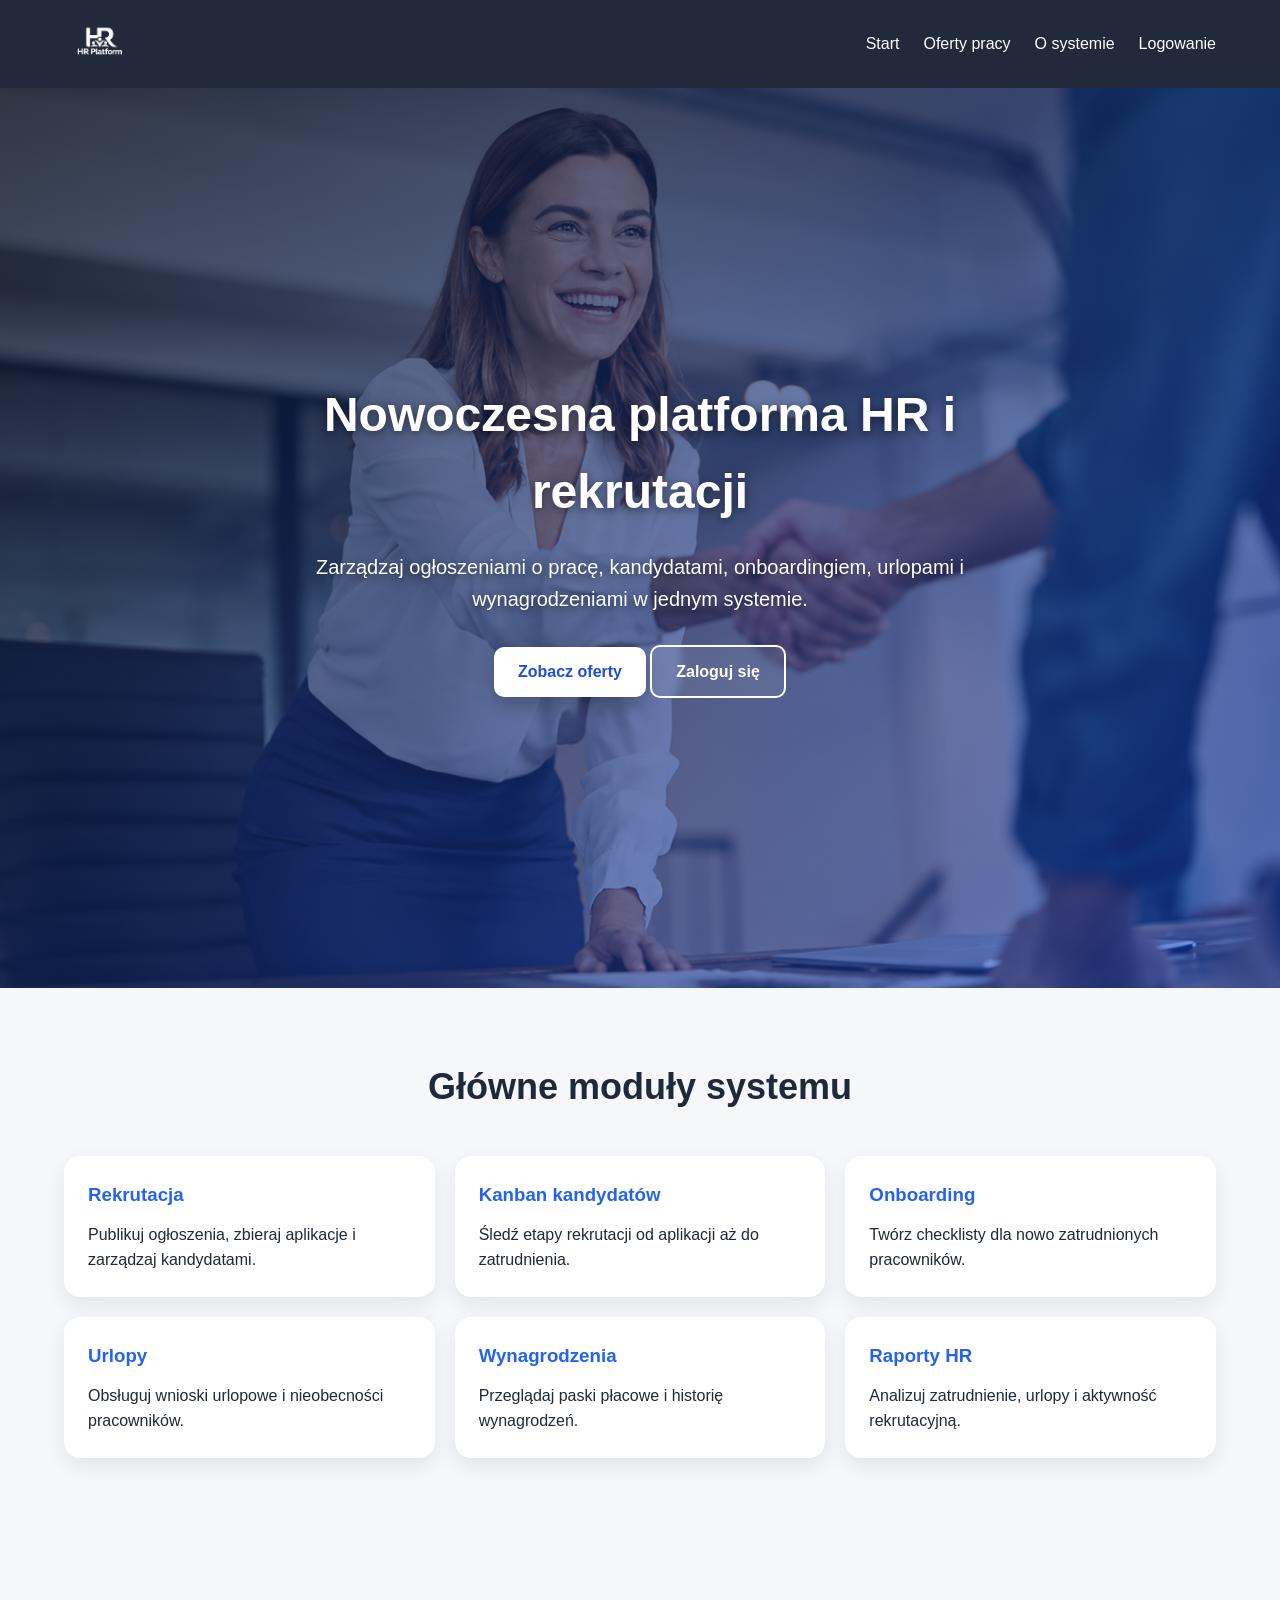
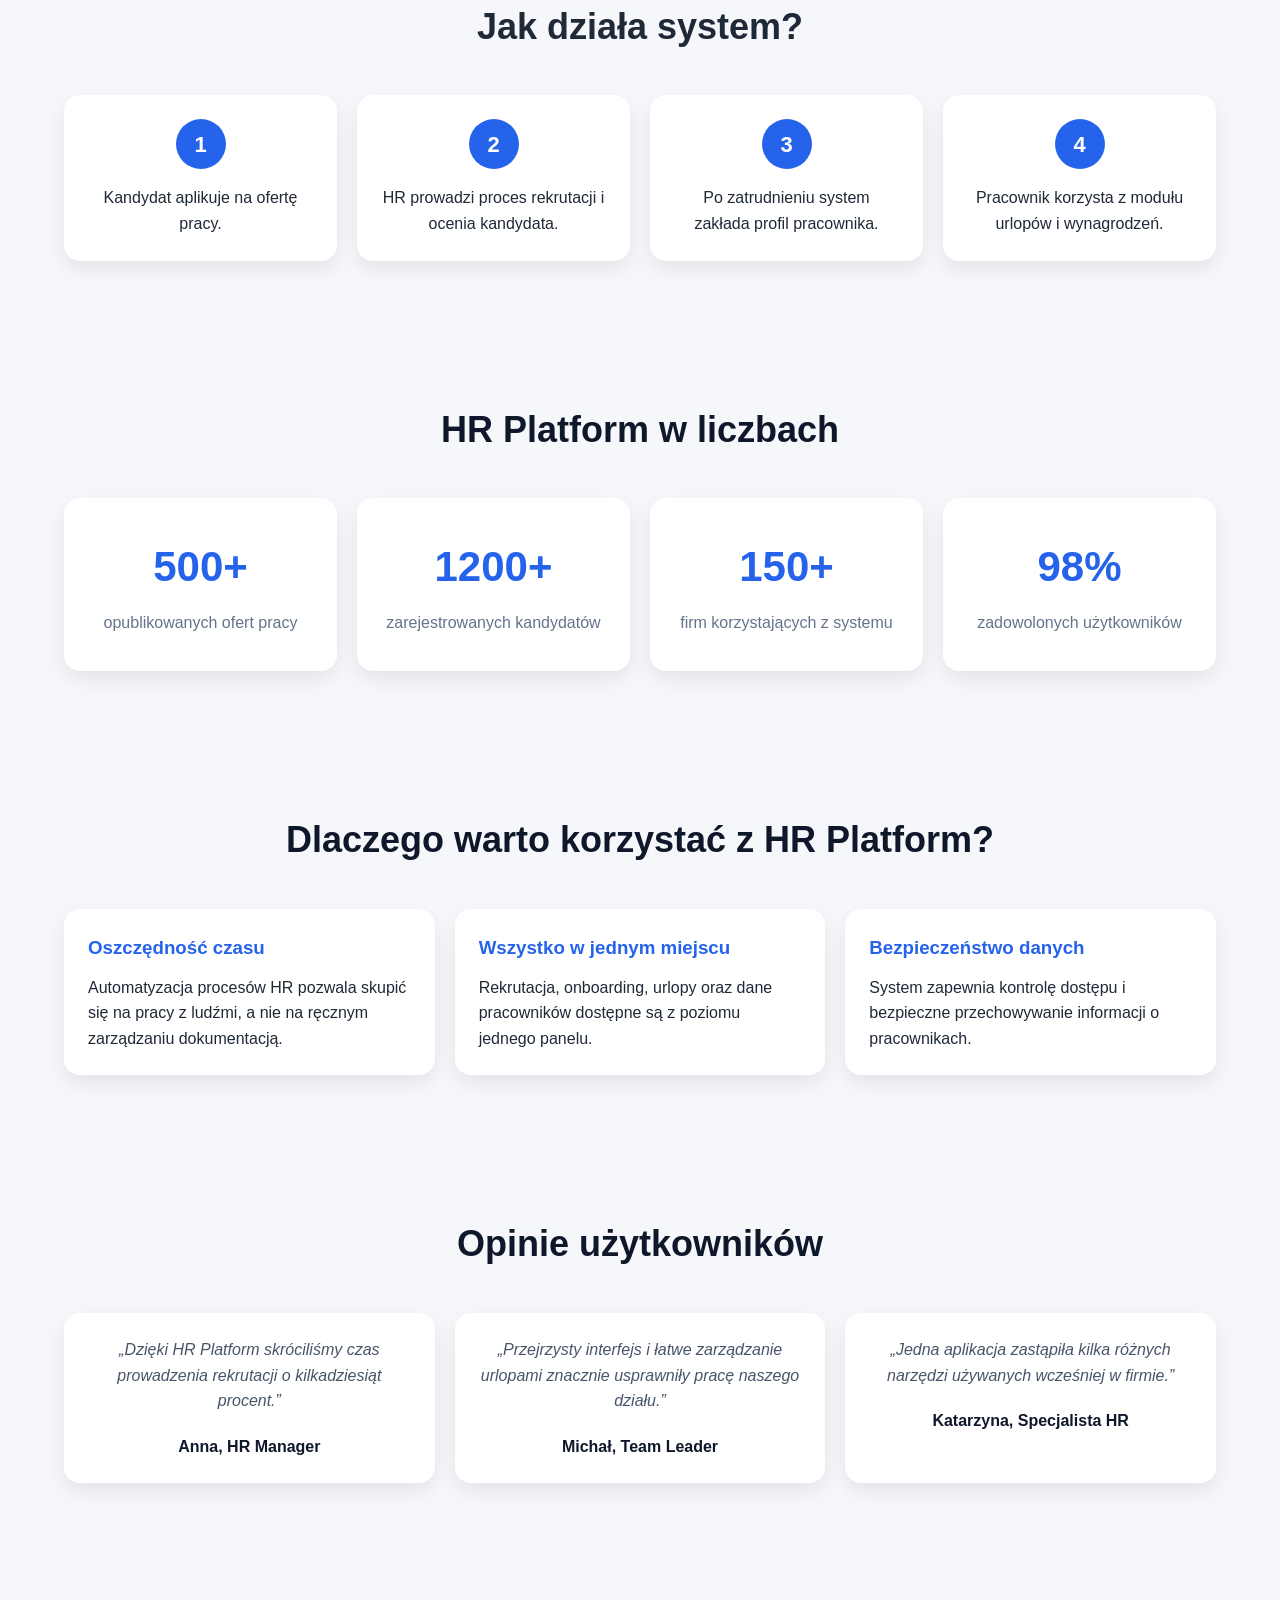
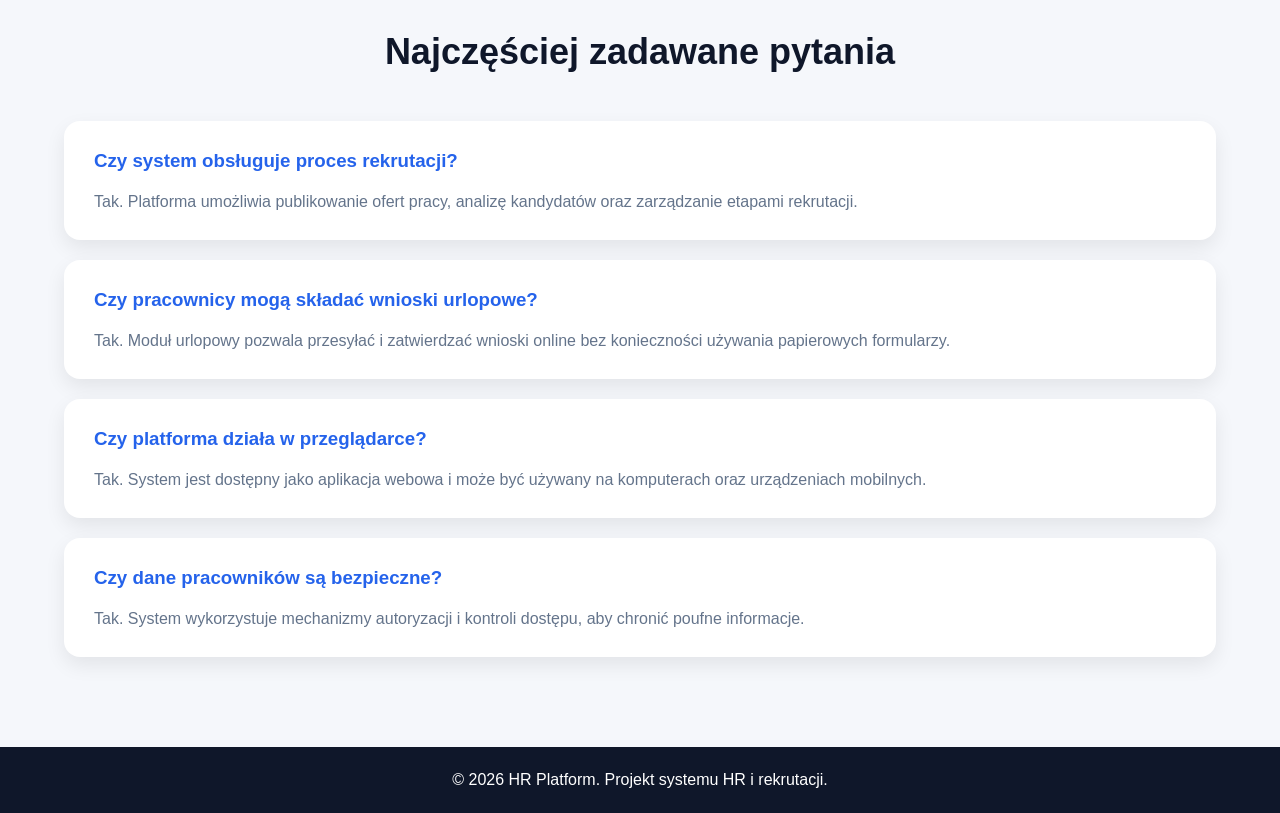
==== commit 901e603a: "Fixes" ====
--- a/frontend/pages/index.html
+++ b/frontend/pages/index.html
@@ -10,14 +10,16 @@
   <body>
     <header class="header">
       <nav class="navbar">
-        <div class="logo">HR Platform</div>
+        <div class="logo">
+          <img src="../images/logo.png" alt="HR Platform" />
+        </div>
 
         <button class="menu-toggle" id="menu-toggle">☰</button>
 
         <ul class="nav-links" id="nav-links">
-          <li><a href="#">Start</a></li>
-          <li><a href="jobs.html">Oferty</a></li>
-          <li><a href="about.html">Informacje</a></li>
+          <li><a href="index.html">Start</a></li>
+          <li><a href="jobs.html">Oferty pracy</a></li>
+          <li><a href="#about">O systemie</a></li>
           <li><a href="login.html">Logowanie</a></li>
         </ul>
       </nav>
--- a/frontend/styles/index.css
+++ b/frontend/styles/index.css
@@ -42,8 +42,26 @@
 }
 
 .logo {
-  font-size: 26px;
-  font-weight: bold;
+  display: flex;
+  align-items: center;
+  justify-content: center;
+  height: 48px;
+  width: auto;
+  cursor: pointer;
+  transition: transform 0.3s ease;
+}
+
+.logo img {
+  height: 100%;
+  width: auto;
+  object-fit: contain;
+  object-position: center;
+  display: block;
+  max-width: 160px;
+}
+
+.logo:hover {
+  transform: scale(1.05);
 }
 
 .nav-links {
@@ -259,44 +277,44 @@
 }
 
 .auth-page {
-  min-height: calc(100vh - 160px);
+  min-height: calc(100vh - 140px);
   display: flex;
   align-items: center;
   justify-content: center;
-  padding: 60px 20px;
+  padding: 20px;
   background: linear-gradient(135deg, #dbeafe, #eff6ff);
 }
 
 .auth-container {
   width: 100%;
-  max-width: 500px;
+  max-width: 420px;
 }
 
 .auth-card {
   background: white;
   border-radius: 20px;
-  padding: 40px 32px;
+  padding: 24px;
   box-shadow: 0 12px 30px rgba(0, 0, 0, 0.12);
 }
 
 .auth-card h1 {
   text-align: center;
-  font-size: 36px;
-  margin-bottom: 10px;
+  font-size: 28px;
+  margin-bottom: 8px;
   color: #0f172a;
 }
 
 .auth-subtitle {
   text-align: center;
   color: #6b7280;
-  margin-bottom: 30px;
-  font-size: 16px;
+  margin-bottom: 16px;
+  font-size: 14px;
 }
 
 .auth-form {
   display: flex;
   flex-direction: column;
-  gap: 20px;
+  gap: 10px;
 }
 
 .form-group {
@@ -311,10 +329,10 @@
 }
 
 .form-group input {
-  padding: 14px 16px;
+  padding: 10px 12px;
   border: 1px solid #cbd5e1;
   border-radius: 10px;
-  font-size: 16px;
+  font-size: 14px;
   outline: none;
   transition: 0.3s ease;
 }
@@ -325,13 +343,13 @@
 }
 
 .btn-submit {
-  margin-top: 10px;
-  padding: 14px;
+  margin-top: 8px;
+  padding: 12px;
   background: #2563eb;
   color: white;
   border: none;
   border-radius: 10px;
-  font-size: 16px;
+  font-size: 14px;
   font-weight: bold;
   cursor: pointer;
   transition: 0.3s ease;
@@ -343,7 +361,7 @@
 
 .auth-footer {
   text-align: center;
-  margin-top: 24px;
+  margin-top: 12px;
   color: #4b5563;
 }
 
@@ -559,6 +577,208 @@
   color: #64748b;
 }
 
+/* Ensure cards can shrink inside the grid and long words wrap */
+.offer-card {
+  min-width: 0;
+}
+
+/* Limit description height and make it scrollable when very long */
+.offer-card p:last-of-type {
+  max-height: 96px;
+  overflow: auto;
+  white-space: normal;
+  overflow-wrap: anywhere;
+  word-break: break-word;
+}
+
+/* Also ensure grid items don't cause horizontal overflow */
+.offers-grid {
+  display: grid;
+  grid-template-columns: repeat(3, 1fr);
+  gap: 20px;
+  align-items: start;
+}
+
+/* Modal styles for full offer preview */
+.modal {
+  position: fixed;
+  inset: 0;
+  background: rgba(0, 0, 0, 0.5);
+  display: flex;
+  align-items: center;
+  justify-content: center;
+  z-index: 2000;
+  padding: 20px;
+}
+
+.modal-content {
+  background: #fff;
+  border-radius: 12px;
+  width: 100%;
+  max-width: 820px;
+  max-height: calc(100vh - 80px);
+  padding: 20px 22px;
+  position: relative;
+  overflow: hidden;
+  box-shadow: 0 20px 60px rgba(2, 6, 23, 0.35);
+}
+
+.modal-close {
+  position: absolute;
+  right: 12px;
+  top: 8px;
+  background: transparent;
+  border: none;
+  font-size: 28px;
+  line-height: 1;
+  cursor: pointer;
+}
+
+.modal-description {
+  margin-top: 12px;
+  color: #334155;
+  font-size: 15px;
+  line-height: 1.5;
+  overflow: auto;
+  max-height: calc(100vh - 240px);
+  padding-right: 8px;
+  white-space: pre-wrap;
+  word-break: break-word;
+}
+
+.modal-actions {
+  margin-top: 14px;
+  display: flex;
+  justify-content: flex-end;
+}
+
+@media (max-width: 820px) {
+  .modal-content {
+    max-width: 100%;
+  }
+}
+
+.application-card,
+.employee-card {
+  background: white;
+  border: 1px solid #e2e8f0;
+  border-radius: 16px;
+  padding: 20px;
+  box-shadow: 0 2px 8px rgba(0, 0, 0, 0.06);
+  transition: box-shadow 0.3s ease;
+}
+
+.application-card:hover,
+.employee-card:hover {
+  box-shadow: 0 8px 16px rgba(0, 0, 0, 0.12);
+}
+
+.application-header,
+.employee-header {
+  display: flex;
+  justify-content: space-between;
+  align-items: center;
+  margin-bottom: 16px;
+  padding-bottom: 12px;
+  border-bottom: 1px solid #e2e8f0;
+}
+
+.application-header h3,
+.employee-header h3 {
+  margin: 0;
+  color: #0f172a;
+  font-size: 18px;
+}
+
+.status-badge {
+  display: inline-block;
+  padding: 6px 12px;
+  border-radius: 20px;
+  font-size: 12px;
+  font-weight: 600;
+  text-transform: uppercase;
+}
+
+.status-applied {
+  background: #dbeafe;
+  color: #1e40af;
+}
+
+.status-hired {
+  background: #dcfce7;
+  color: #166534;
+}
+
+.status-rejected {
+  background: #fee2e2;
+  color: #991b1b;
+}
+
+.application-info,
+.employee-info {
+  margin-bottom: 16px;
+  font-size: 14px;
+}
+
+.application-info p,
+.employee-info p {
+  margin: 8px 0;
+  color: #64748b;
+}
+
+.application-actions,
+.employee-actions {
+  display: flex;
+  gap: 10px;
+  flex-wrap: wrap;
+}
+
+.btn-small {
+  display: inline-block;
+  padding: 8px 16px;
+  background: #2563eb;
+  color: white;
+  border: none;
+  border-radius: 8px;
+  font-size: 13px;
+  font-weight: 600;
+  cursor: pointer;
+  text-decoration: none;
+  transition: background 0.3s ease;
+}
+
+.btn-small:hover {
+  background: #1d4ed8;
+}
+
+.hire-btn {
+  background: #10b981;
+}
+
+.hire-btn:hover {
+  background: #059669;
+}
+
+.employee-avatar {
+  width: 50px;
+  height: 50px;
+  border-radius: 50%;
+  object-fit: cover;
+}
+
+.employee-avatar-placeholder {
+  display: flex;
+  align-items: center;
+  justify-content: center;
+  width: 50px;
+  height: 50px;
+  border-radius: 50%;
+  background: #dbeafe;
+  color: #1e40af;
+  font-weight: 600;
+  font-size: 16px;
+}
+
 /* ===== Dodatkowe sekcje strony głównej ===== */
 
 .stats,
